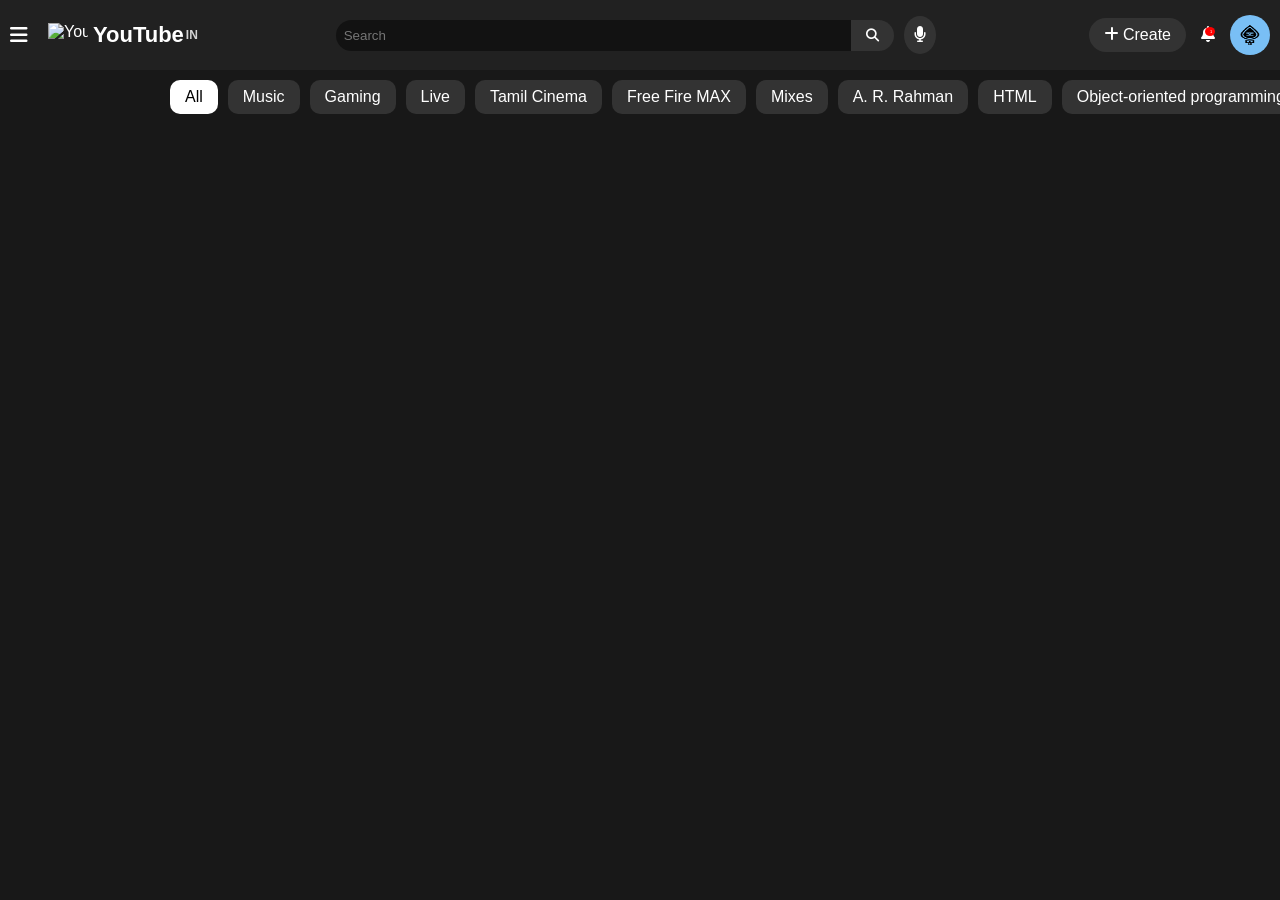
==== nav.html @ 9319e20a "first commit" ====
<!DOCTYPE html>
<html lang="en">
<head>
  <meta charset="UTF-8" />
  <meta name="viewport" content="width=device-width, initial-scale=1.0"/>
  <title>YouTube Navbar Clone</title>
  <link href="https://cdnjs.cloudflare.com/ajax/libs/font-awesome/6.4.0/css/all.min.css" rel="stylesheet"/>
  <link rel="stylesheet" href="new.css">
</head>
<body>

  
  <div class="navbar">
    
    <div class="left-section">
      <i class="fas fa-bars"></i>
      <div class="youtube-logo">
  <img src="https://upload.wikimedia.org/wikipedia/commons/4/42/YouTube_icon_%282013-2017%29.png" alt="YouTube Logo" height="40" width="40">
  <span style="color: white; font-size: 22px; font-weight: bold; margin-left: 5px;">YouTube</span>
  <span style="font-size: 12px; color: lightgray; margin-left: 2px;">IN</span>
</div>

    </div>

    
    <div class="search-bar">
      <input type="text" placeholder="Search">
      <button><i class="fas fa-search"></i></button>
      <div class="mic-icon">
        <i class="fas fa-microphone"></i>
      </div>
    </div>

    
    <div class="right-section">
      <div class="icon-btn">
        <p><i class="fas fa-plus"></i> Create</p>
      </div>
      <div class="icon-btn">
        <i class="fas fa-bell"></i>
        <span class="notification-dot">1</span>
      </div>
      <div class="profile">
        <img src="profile.png" alt="muruga" width="20px"height="20px">
      </div>
    </div>
  </div>
 


  <div class="main-content">
  <div class="categories">
    <div class="category active">All</div>
    <div class="category">Music</div>
    <div class="category">Gaming</div>
    <div class="category">Live</div>
    <div class="category">Tamil Cinema</div>
    <div class="category">Free Fire MAX</div>
    <div class="category">Mixes</div>
    <div class="category">A. R. Rahman</div>
    <div class="category">HTML</div>
    <div class="category">Object-oriented programming</div>
    <div class="category">React routers</div>
    <div class="category">Finals</div>
  </div>
  </div>

</body>
</html>
---- new.css ----
body {
      margin: 0;
      background-color: #181818;
      font-family: Arial, sans-serif;
      color: white;
    }

    .navbar {
      display: flex;
      align-items: center;
      justify-content: space-between;
      background-color: #212121;
      padding: 10px 10px;
      height: 50px;
      flex-wrap: nowrap;
      white-space: nowrap;
      scrollbar-width: none;
      overflow-x: auto;
    }
   
    .left-section {
      display: flex;
      align-items: center;
    }

    .left-section i {
      font-size: 20px;
      margin-right: 20px;
      cursor: pointer;
    }

    .youtube-logo {
      display: flex;
      align-items: center;
    }

    .youtube-logo img {
      height: 25px;
      margin-right: 0px;
      animation: 3s linear 0s infinite running MyRotate;

    }
    @keyframes MyRotate{
      100%{
        transform:rotateY(360deg);
      }
    }

    .youtube-logo span {
      font-weight: bold;
      font-size: 20px;
    }

    .search-bar {
      flex: 1;
      display: flex;
      align-items: center;
      margin: 0 20px;
      max-width: 600px;
    }

    .search-bar input {
      width: 100%;
      padding: 8px;
      border: none;
      border-radius: 20px 0 0 20px;
      background-color: #121212;
      color: white;
    }

    .search-bar button {
      background-color: #333;
      color: white;
      border: none;
      padding: 8px 15px;
      border-radius: 0 20px 20px 0;
      cursor: pointer;
    }

    .mic-icon {
      margin-left: 10px;
      background-color: #333;
      border-radius: 50%;
      padding: 10px;
      cursor: pointer;
    }

    .right-section {
      display: flex;
      align-items: center;
    }

    .right-section .icon-btn {
      margin-left: 15px;
      cursor: pointer;
      position: relative;
      border-radius: 1px solid ;
     
    }
     .icon-btn p{
        background-color: #333;
      padding: 8px 15px;
      border-radius: 20px 20px 20px 20px;
     }

    .notification-dot {
      position: absolute;
      top: 1px;
      right: 0;
      left:4px;
      background-color: red;
      color: white;
      font-size: 4px;
      padding: 2px 5px;
      border-radius: 50%;
      text-align: center;
    }

    .profile {
      background-color:rgb(121, 191, 245);
      border-radius: 50%;
      padding: 10px;
      margin-left: 15px;
      width: 20px;
      height: 20px;
      animation: 3s linear 0s infinite running Mycolor;
    }
    @keyframes Mycolor{
      0%{
        background-color: antiquewhite;
      }
      20%{
        background-color: lightblue;
      }
      40%{
        background-color: rgb(119, 224, 93);
      }
      60%{
        background-color: lightyellow;
      }
      80%{
        background-color: rgb(239, 54, 54);
      }
      100%{
        background-color: lightgoldenrodyellow;
      }
    }
    .profile img{
      position: center;
    }

    .categories {
      display: flex;
      padding: 10px;
      background-color: #181818;
      /*overflow-x: auto;*/
      /*border: 1px solid black;*/
      margin-left: 160px;
    }

    .category {
      background-color: #333;
      padding: 8px 15px;
      margin-right: 10px;
      border-radius: 10px;
      white-space: nowrap;
      cursor: pointer;
      justify-content: end;
      
    }
    
    

    .category:hover {
      background-color: #555;
    }

    .category.active {
      background-color: white;
      color: black;
    }
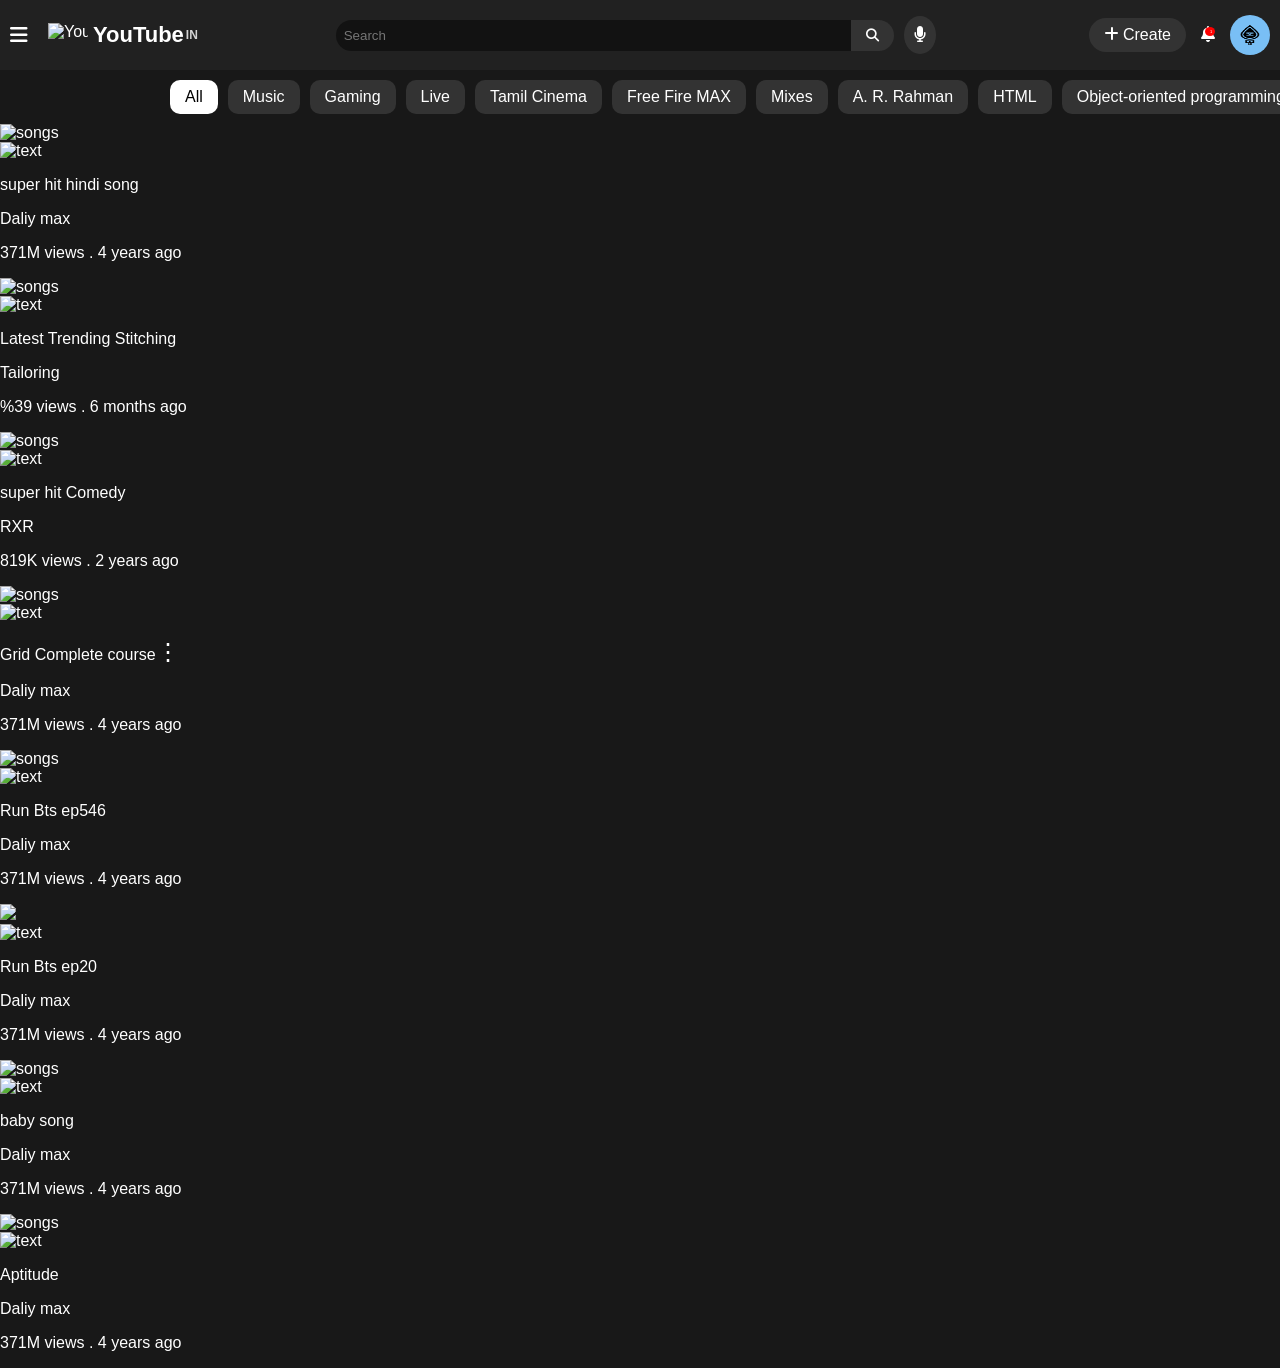
==== commit 8a279695: "nav.html" ====
--- a/nav.html
+++ b/nav.html
@@ -64,6 +64,122 @@
     <div class="category">Finals</div>
   </div>
   </div>
+  <div class="container" id="video-container">
+     
+    
+      <div class="f1">
+        <img src="song1.png" alt="songs" class="imgclass">
+      
+      <div class="align">
+        <img src="common logo.png" alt="text" width="25" length="20" class="channellogo">
+        <div class="text">
+
+          <p class="para">super hit hindi song</p>
+          <p class="para2">Daliy max</p>
+          <p class="para3">371M views . 4 years ago</p>
+        </div>
+      </div>
+      </div>
+      <div class="f1">
+        <img src="pic2.png" alt="songs" class="imgclass">
+      
+      <div class="align">
+        <img src="common logo.png" alt="text" width="25" length="20" class="channellogo">
+        <div class="text">
+
+          <p class="para">Latest Trending Stitching  </p>
+          <p class="para2">Tailoring</p>
+          <p class="para3">%39 views . 6 months ago</p>
+        </div>
+      </div>
+      </div>
+      <div class="f1">
+        <img src="pic3.png" alt="songs" class="imgclass">
+      
+      <div class="align">
+        <img src="common logo.png" alt="text" width="25" length="20" class="channellogo">
+        <div class="text">
+
+          <p class="para">super hit Comedy</p>
+          <p class="para2">RXR</p>
+          <p class="para3">819K views . 2 years ago</p>
+        </div>
+      </div>
+      </div>
+      <div class="f1">
+        <img src="pic 4.png" alt="songs" class="imgclass">
+      
+      <div class="align">
+        <img src="common logo.png" alt="text" width="25" length="20" class="channellogo">
+        <div class="text">
+
+          <p class="para">Grid Complete course<span style="font-size: 24px;">&#8942;<span></p>
+          <p class="para2">Daliy max</p>
+          <p class="para3">371M views . 4 years ago</p>
+        </div>
+      </div>
+      </div>
+      <div class="f1">
+        <img src="pic 5.png" alt="songs" class="imgclass">
+      
+      <div class="align">
+        <img src="common logo.png" alt="text" width="25" length="20" class="channellogo">
+        <div class="text">
+
+          <p class="para">Run Bts ep546</p>
+          <p class="para2">Daliy max</p>
+          <p class="para3">371M views . 4 years ago</p>
+        </div>
+      </div>
+      </div>
+      <div class="f1">
+        <img src="pic 6.png" altr="songs" class="imgclass">
+      
+      <div class="align">
+        <img src="common logo.png" alt="text" width="25" length="20" class="channellogo">
+        <div class="text">
+
+          <p class="para">Run Bts ep20</p>
+          <p class="para2">Daliy max</p>
+          <p class="para3">371M views . 4 years ago</p>
+        </div>
+      </div>
+      </div>
+      <div class="f1">
+        <img src="pic 7.png" alt="songs" class="imgclass">
+      
+      <div class="align">
+        <img src="common logo.png" alt="text" width="25" length="20" class="channellogo">
+        <div class="text">
+
+          <p class="para">baby song</p>
+          <p class="para2">Daliy max</p>
+          <p class="para3">371M views . 4 years ago</p>
+        </div>
+      </div>
+      </div>
+    <div class="f1">
+        <img src="pic 8.png" alt="songs" class="imgclass">
+      
+      <div class="align">
+        <img src="common logo.png" alt="text" width="25" length="20" class="channellogo">
+        <div class="text">
+
+          <p class="para">Aptitude</p>
+          <p class="para2">Daliy max</p>
+          <p class="para3">371M views . 4 years ago</p>
+        </div>
+      </div>
+      </div>
+    
+    
+    
+
+    </div>
+  
+ 
+  </div>
+<script src="script.js"></script>
 
 </body>
 </html>
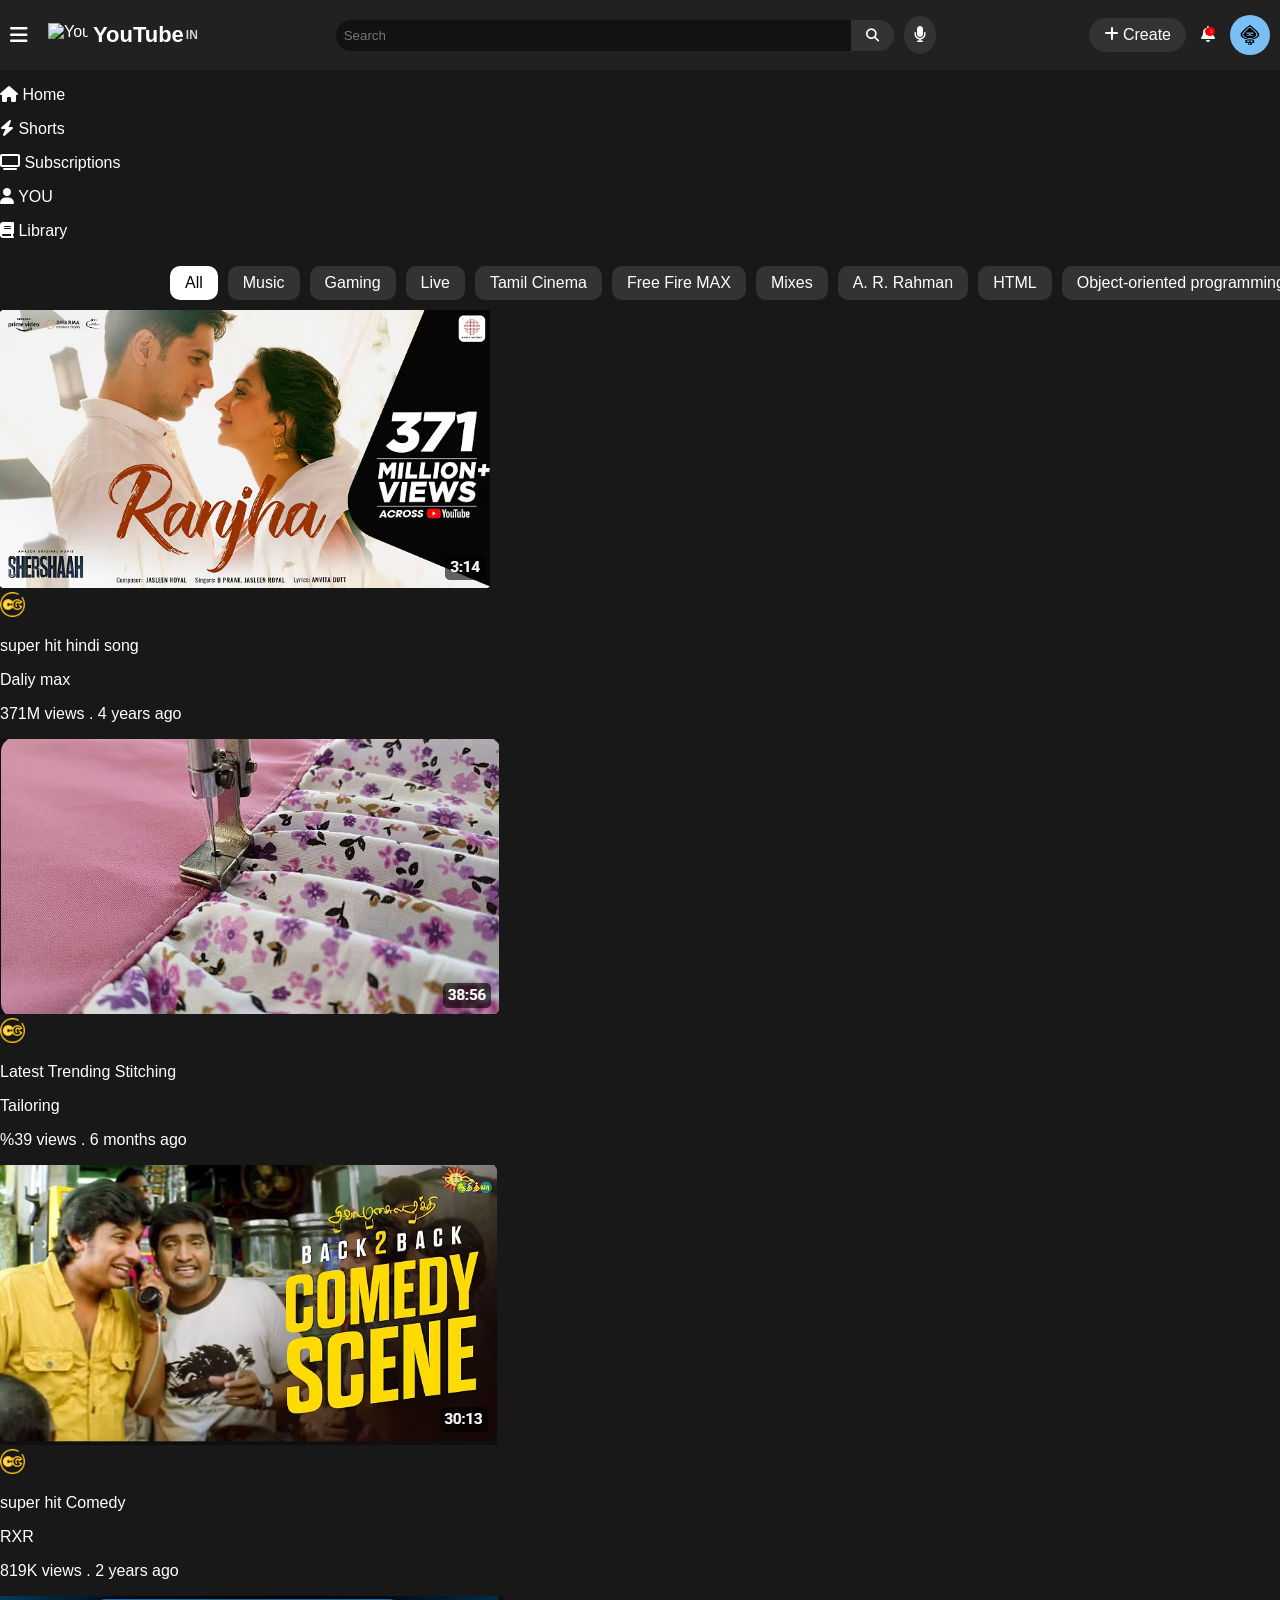
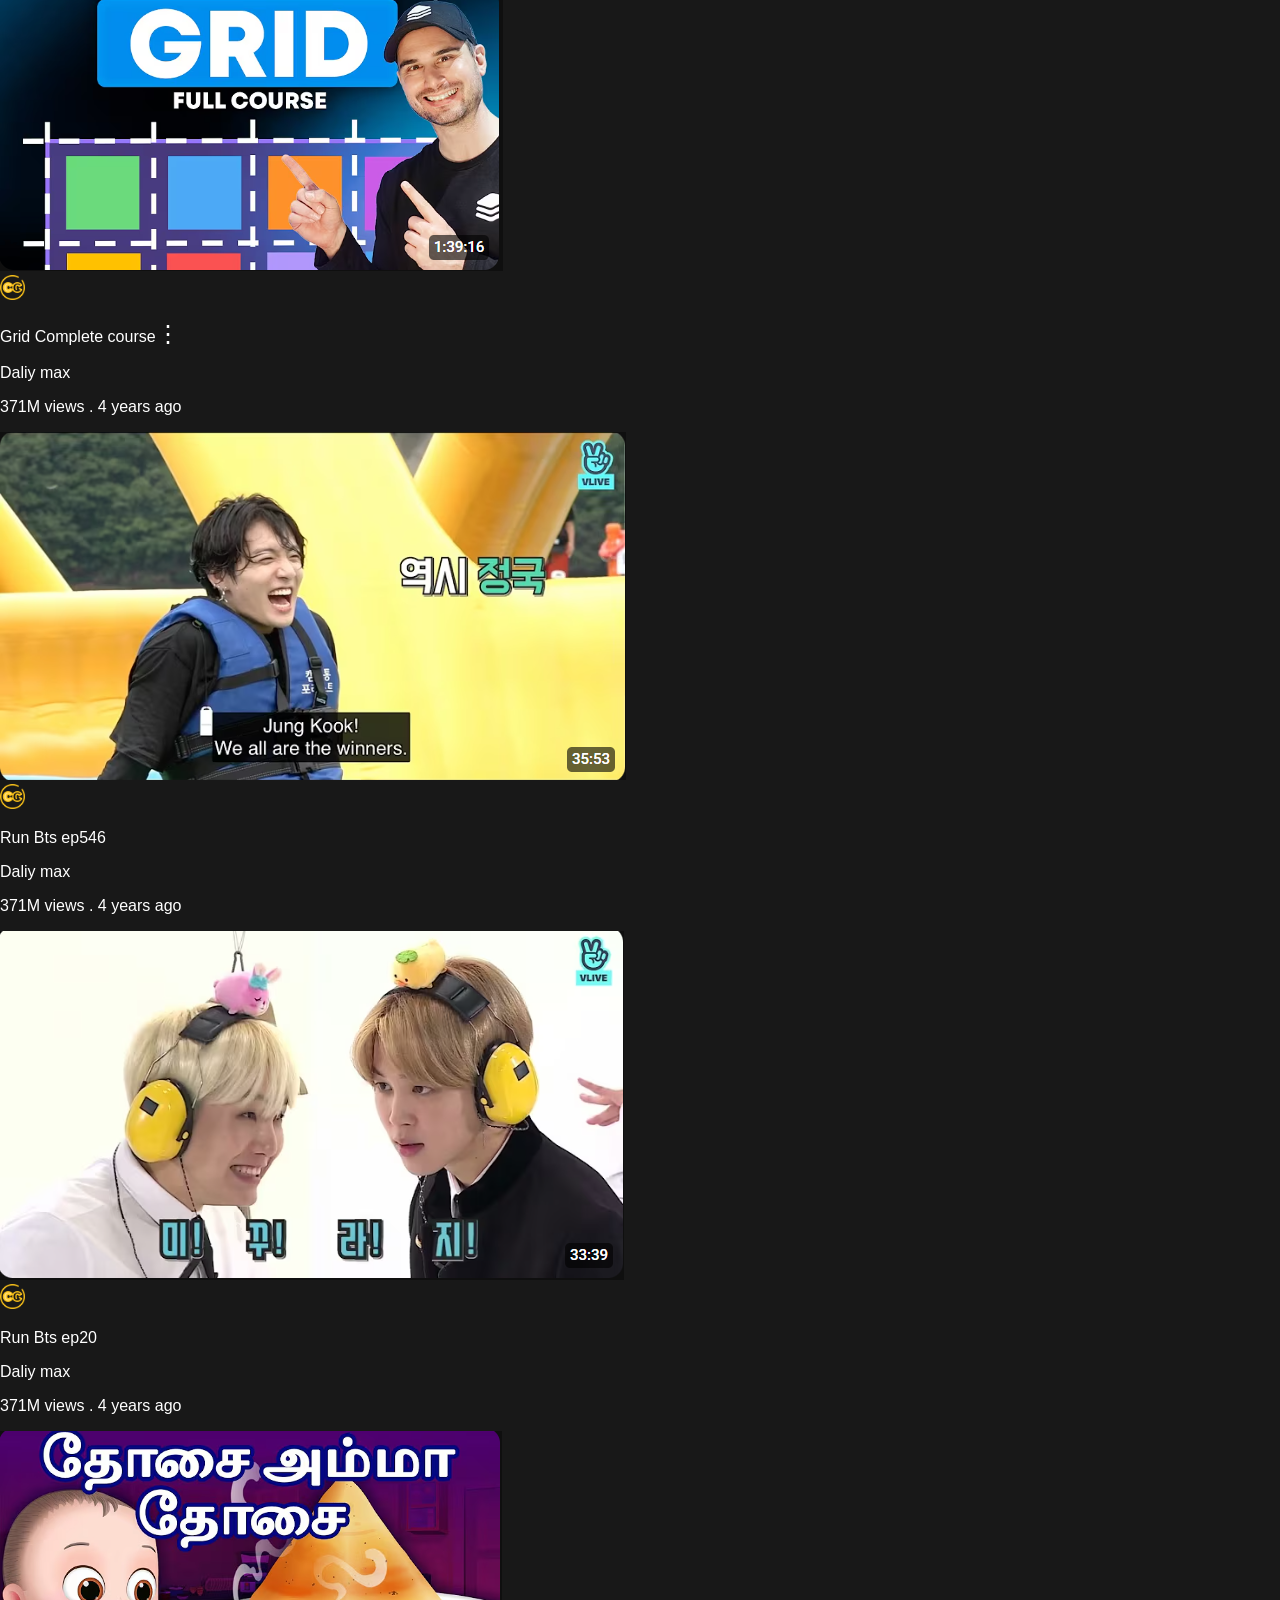
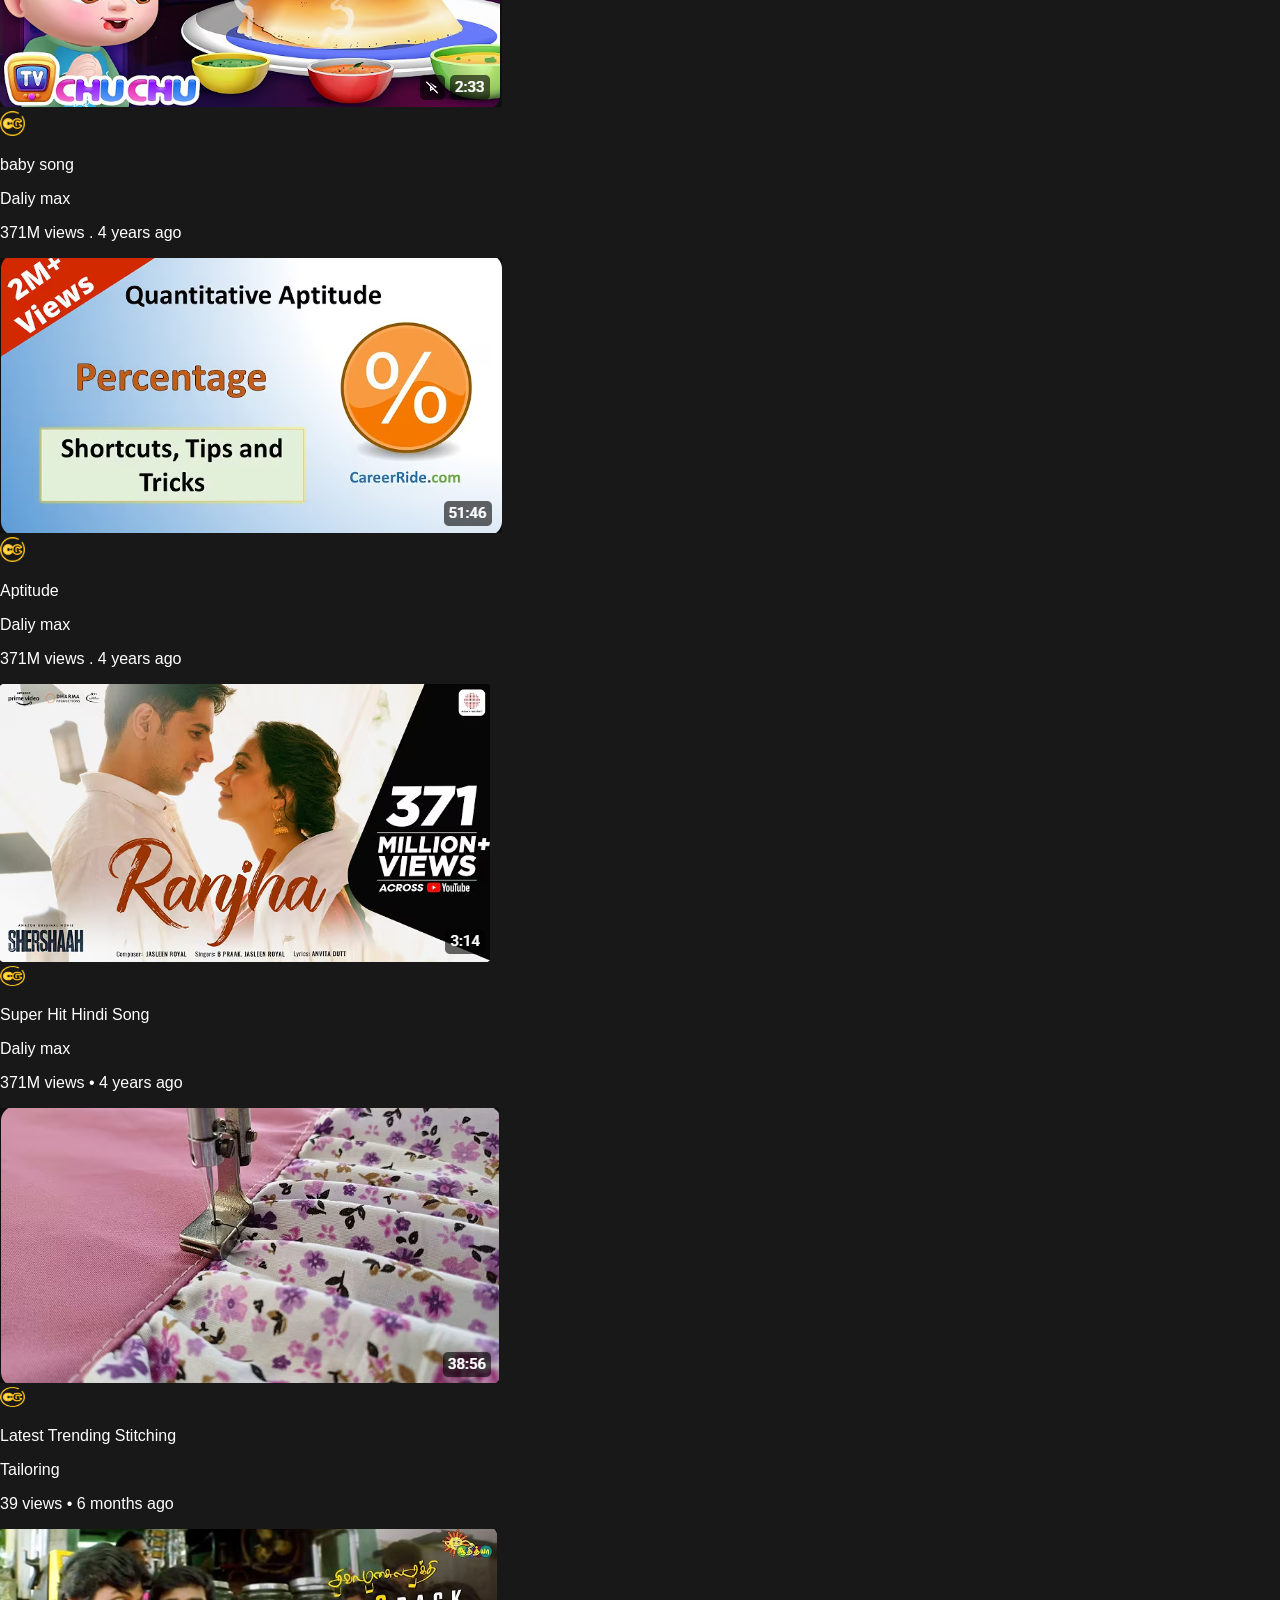
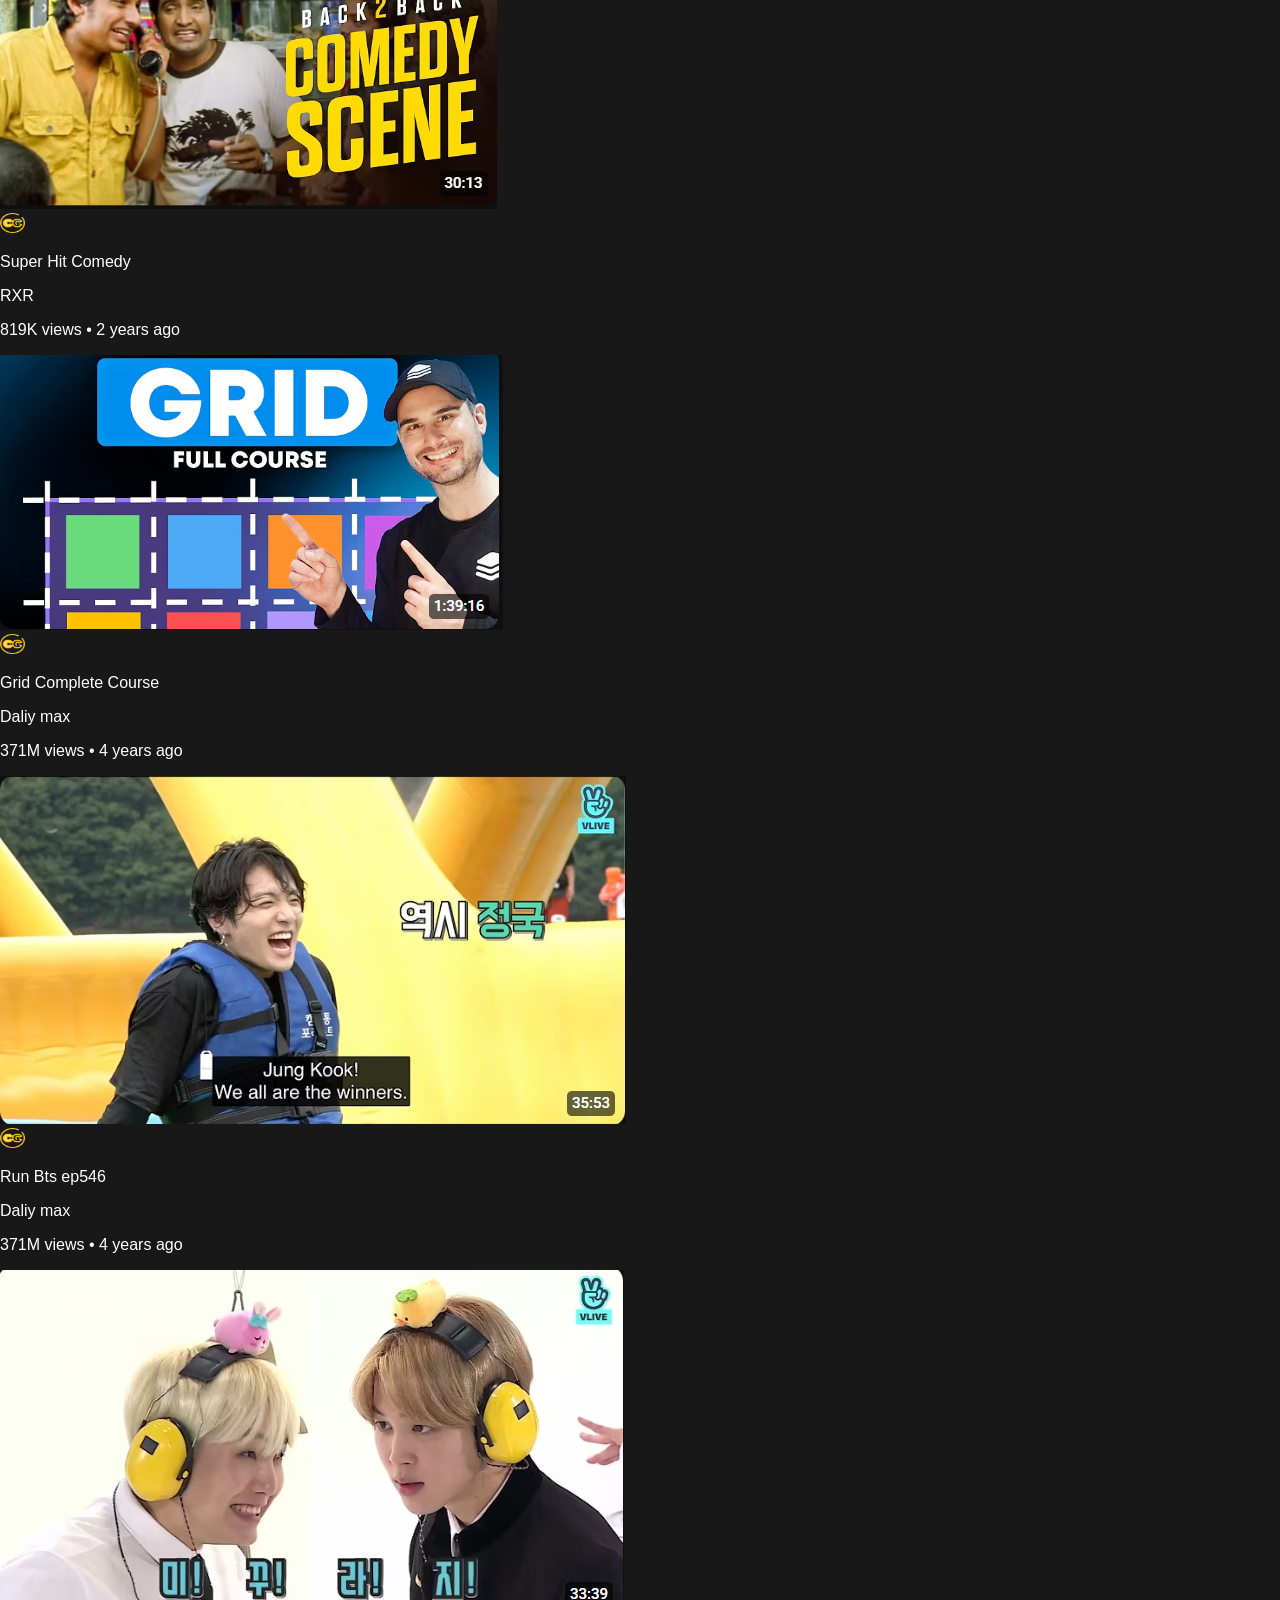
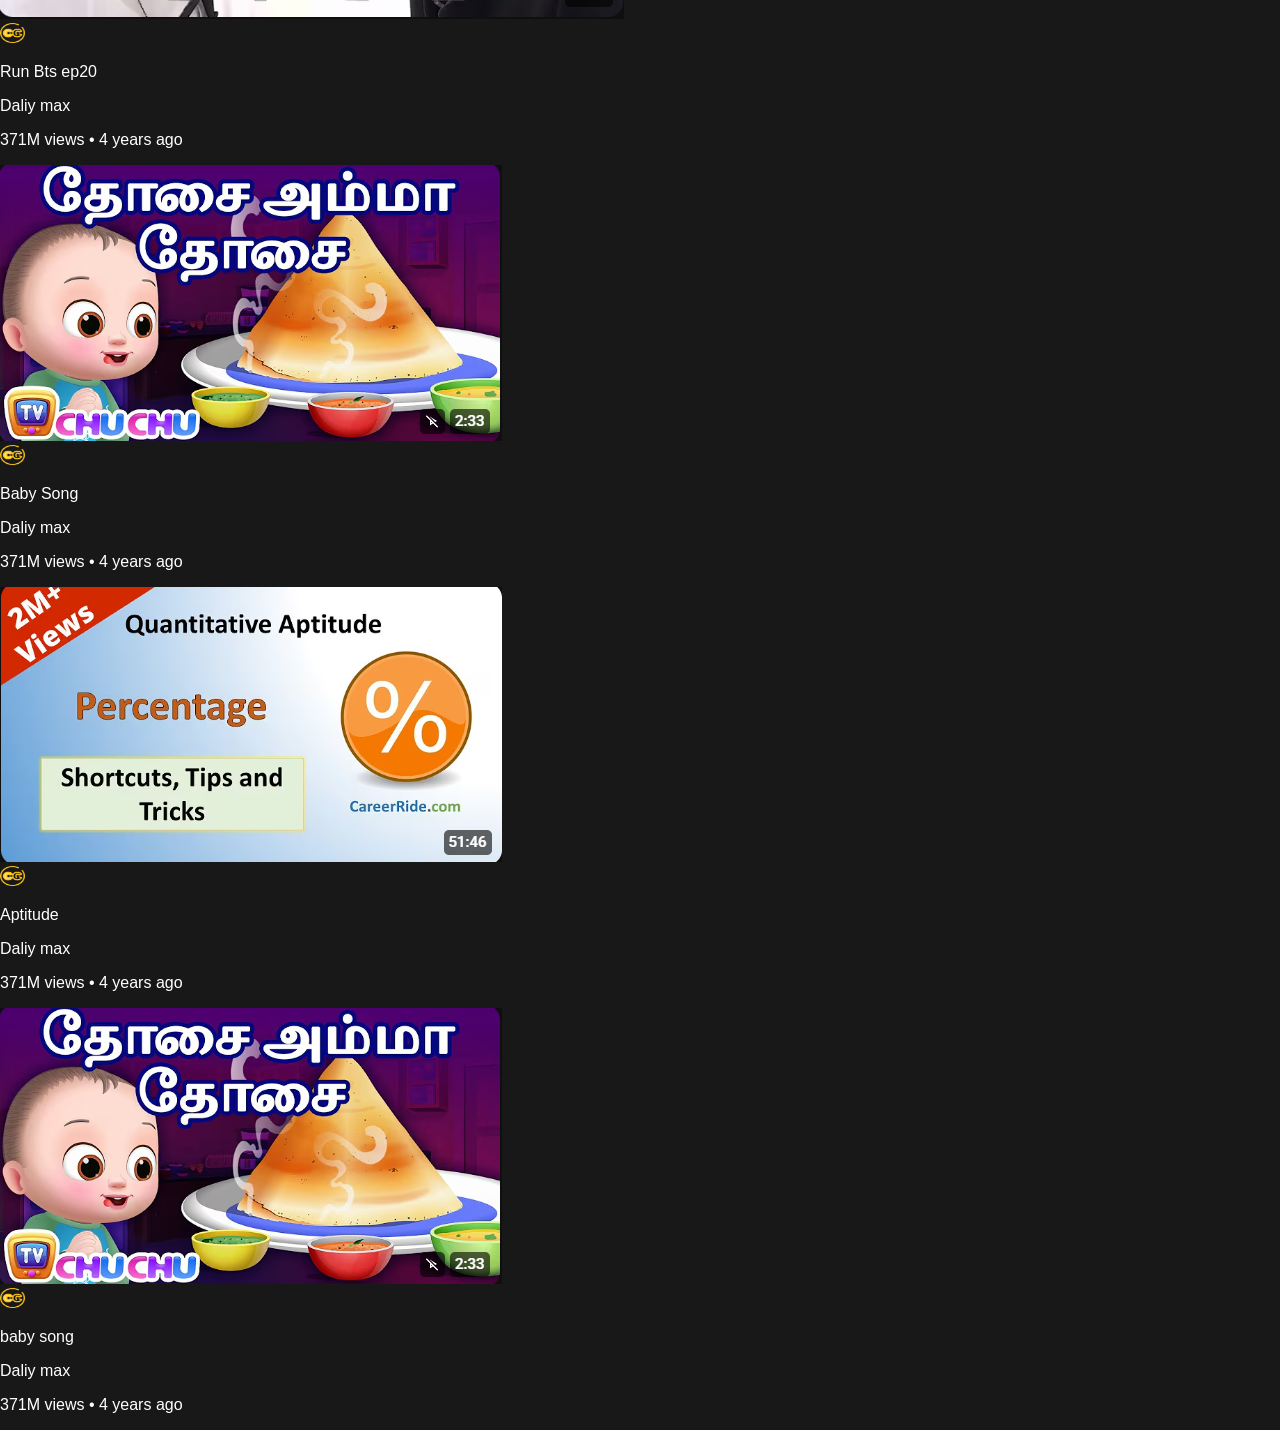
==== commit 8000abdf: "changes code" ====
--- a/nav.html
+++ b/nav.html
@@ -45,6 +45,15 @@
       </div>
     </div>
   </div>
+  <div class="layout">
+  <div class="sidebar">
+    <div class="sidebar-item"><p><i class="fas fa-home"></i> Home</p></div>
+    <div class="sidebar-item"><p><i class="fas fa-bolt"></i> Shorts</p></div>
+    <div class="sidebar-item"><p><i class="fas fa-tv"></i> Subscriptions</p></div>
+    <div class="sidebar-item"><p><i class="fas fa-user"></i> YOU</p></div>
+    <div class="sidebar-item"><p><i class="fas fa-book"></i> Library</p></div>
+  </div>
+</div>
  
 
 
